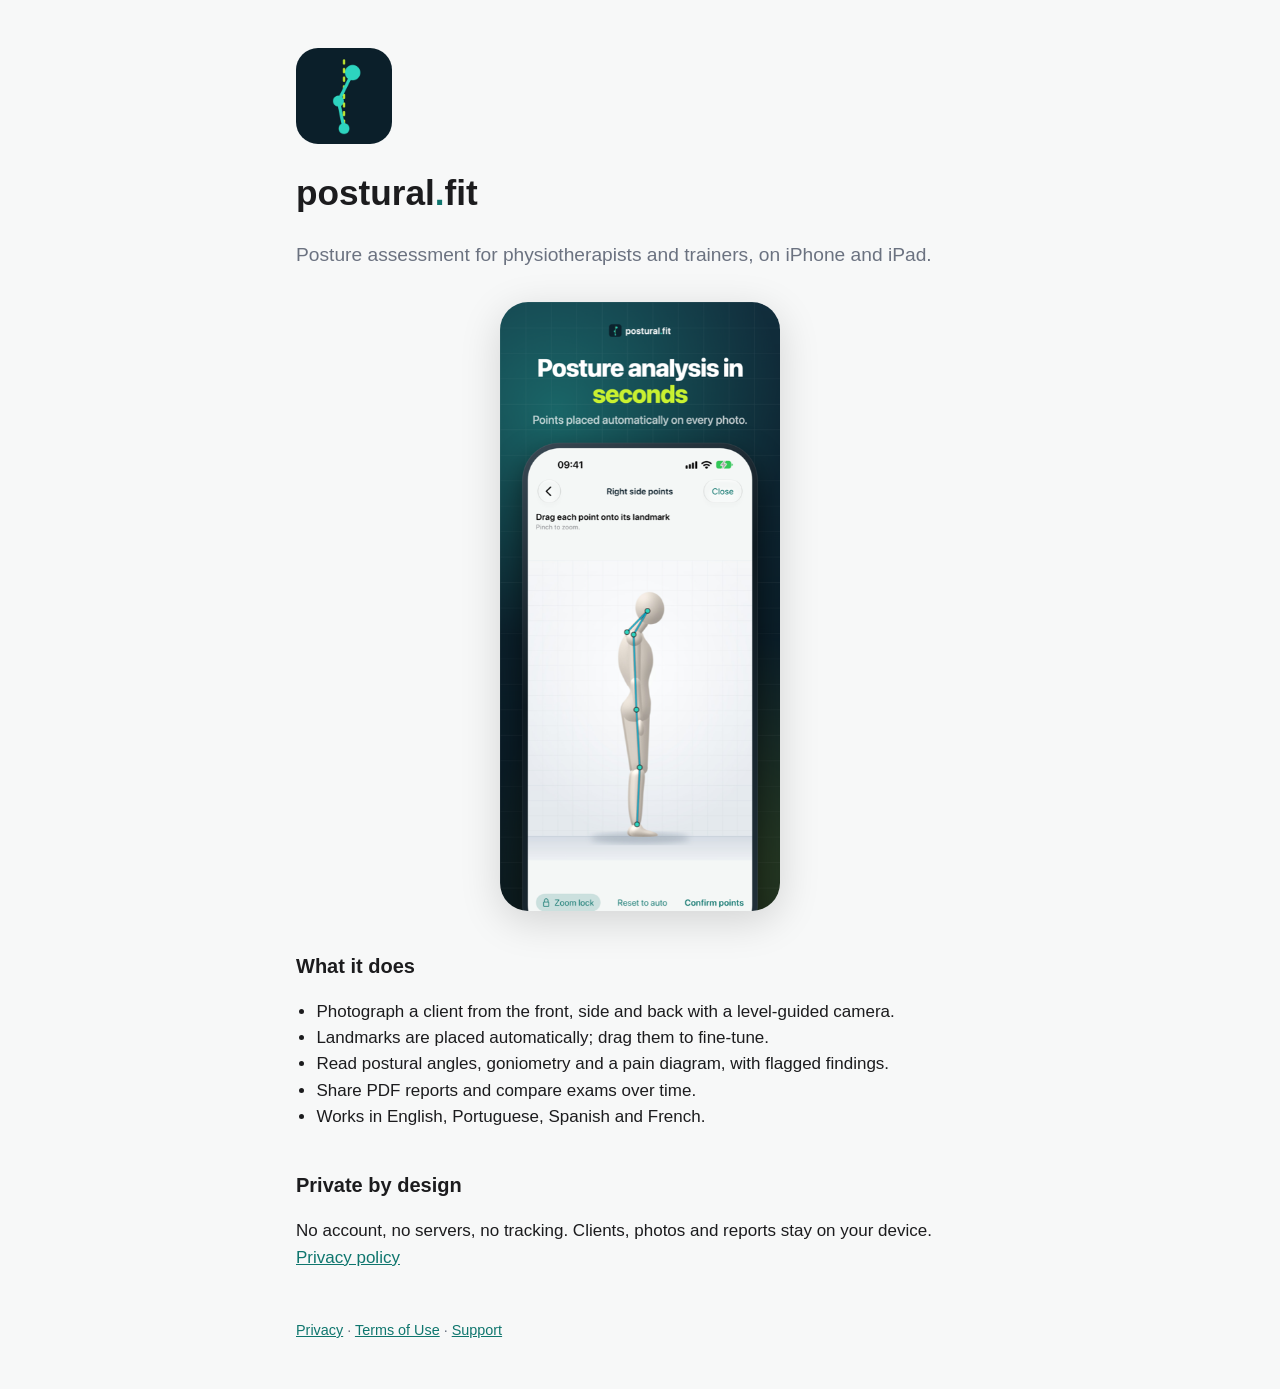
==== index.html @ 96344a9d "Add landing page and privacy policy" ====
<!doctype html>
<html lang="en">
<head>
<meta charset="utf-8">
<meta name="viewport" content="width=device-width, initial-scale=1">
<title>postural.fit</title>
<meta name="description" content="Posture assessment for physiotherapists and trainers, on iPhone and iPad.">
<link rel="icon" href="icon.png">
<link rel="stylesheet" href="style.css">
</head>
<body>
<main>
  <img class="icon" src="icon.png" alt="">
  <h1>postural<span>.</span>fit</h1>
  <p class="lead">Posture assessment for physiotherapists and trainers, on iPhone and iPad.</p>

  <img class="shot" src="shot.png" alt="postural.fit showing a posture exam">

  <h2>What it does</h2>
  <ul>
    <li>Photograph a client from the front, side and back with a level-guided camera.</li>
    <li>Landmarks are placed automatically; drag them to fine-tune.</li>
    <li>Read postural angles, goniometry and a pain diagram, with flagged findings.</li>
    <li>Share PDF reports and compare exams over time.</li>
    <li>Works in English, Portuguese, Spanish and French.</li>
  </ul>

  <h2>Private by design</h2>
  <p>No account, no servers, no tracking. Clients, photos and reports stay on your device. <a href="privacy/">Privacy policy</a></p>

  <footer>
    <a href="privacy/">Privacy</a> ·
    <a href="https://www.apple.com/legal/internet-services/itunes/dev/stdeula/">Terms of Use</a> ·
    <a href="https://github.com/mjoselli/postural-fit/issues">Support</a>
  </footer>
</main>
</body>
</html>
---- style.css ----
:root { --teal: #0F766E; --text: #1c1c1e; --muted: #6b7280; --bg: #f7f8f8; }
@media (prefers-color-scheme: dark) { :root { --teal: #2DB3A6; --text: #f2f2f7; --muted: #9ca3af; --bg: #111214; } }
* { box-sizing: border-box; }
body { margin: 0; background: var(--bg); color: var(--text); font: 17px/1.55 -apple-system, BlinkMacSystemFont, "Segoe UI", sans-serif; }
main { max-width: 720px; margin: 0 auto; padding: 48px 16px; }
a { color: var(--teal); }
h1 { font-size: 2.2rem; margin: 0.4em 0 0.2em; }
h1 span, .dot { color: var(--teal); }
h2 { margin-top: 2em; font-size: 1.25rem; }
.icon { width: 96px; height: 96px; border-radius: 22px; }
.lead { font-size: 1.2rem; color: var(--muted); }
.shot { display: block; width: 280px; max-width: 100%; margin: 32px auto; border-radius: 28px; box-shadow: 0 10px 40px rgba(0,0,0,.15); }
ul { padding-left: 1.2em; }
footer { margin-top: 48px; color: var(--muted); font-size: 0.9rem; }
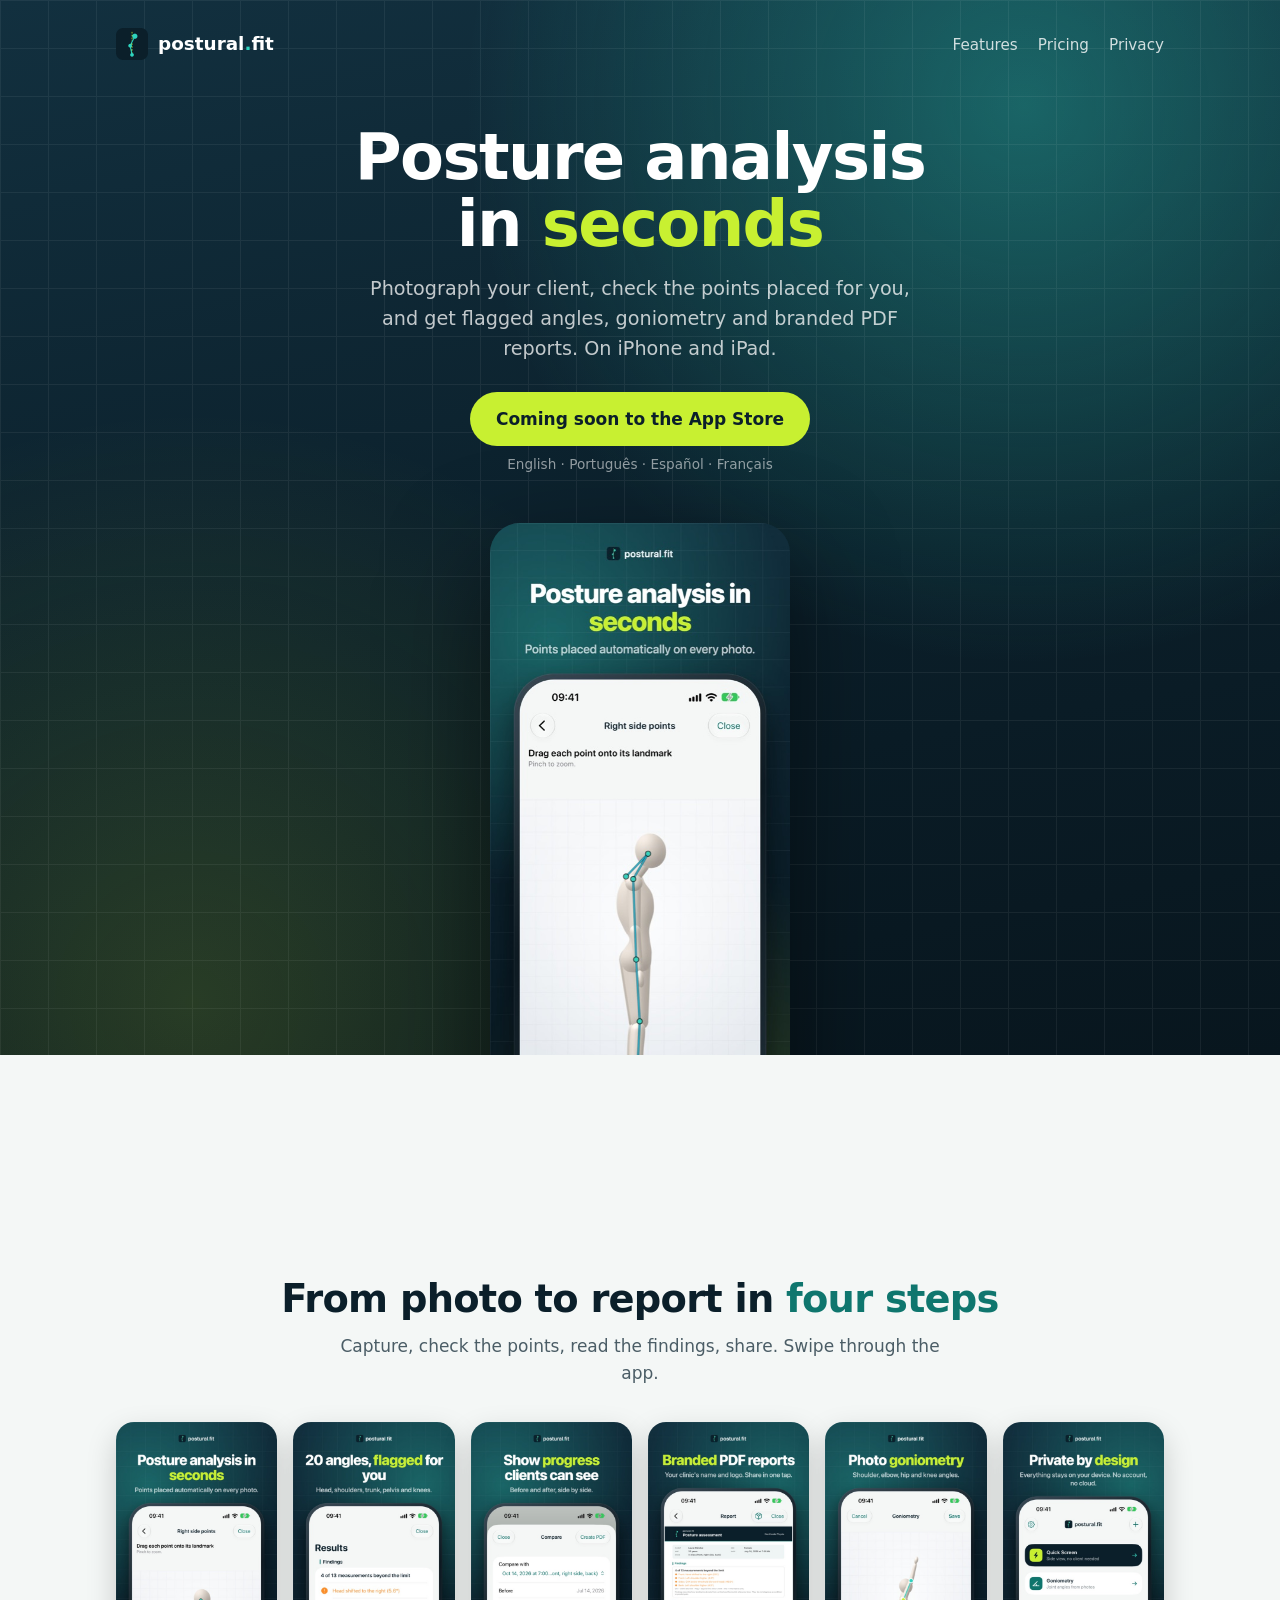
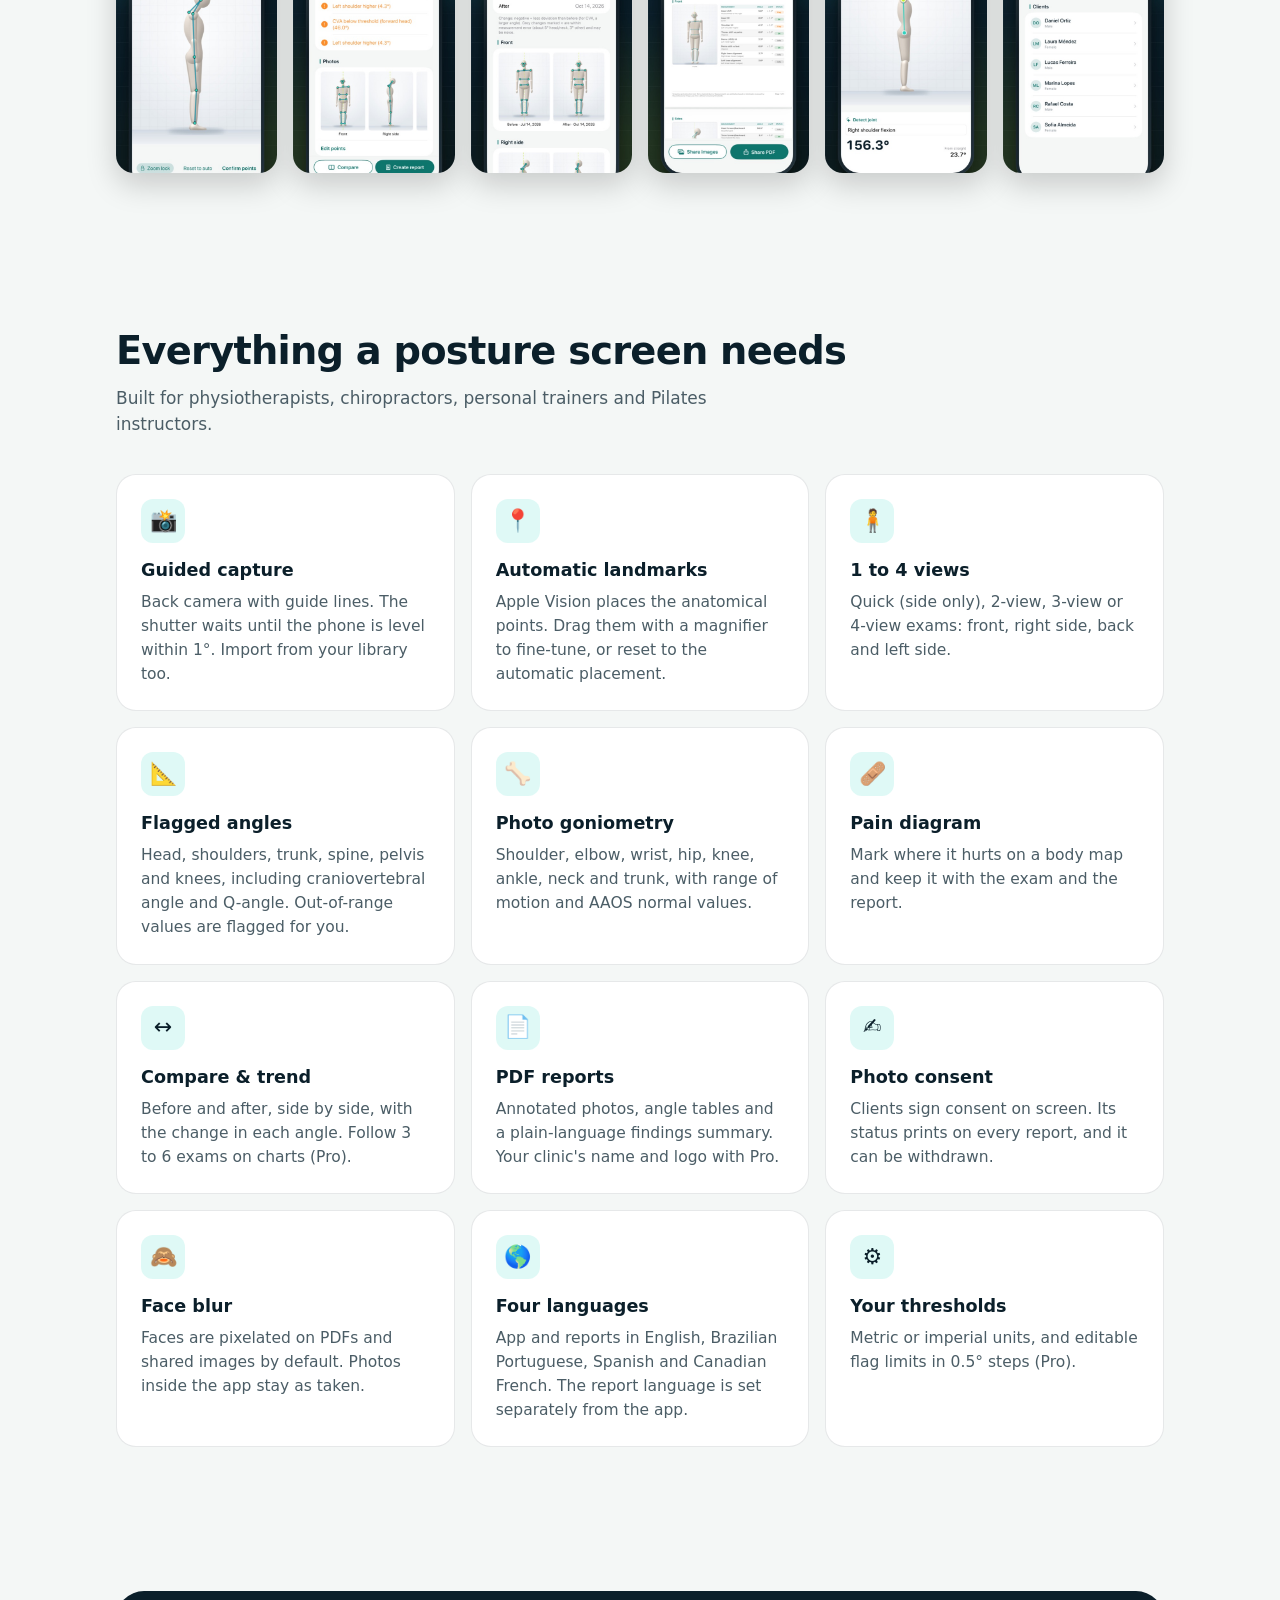
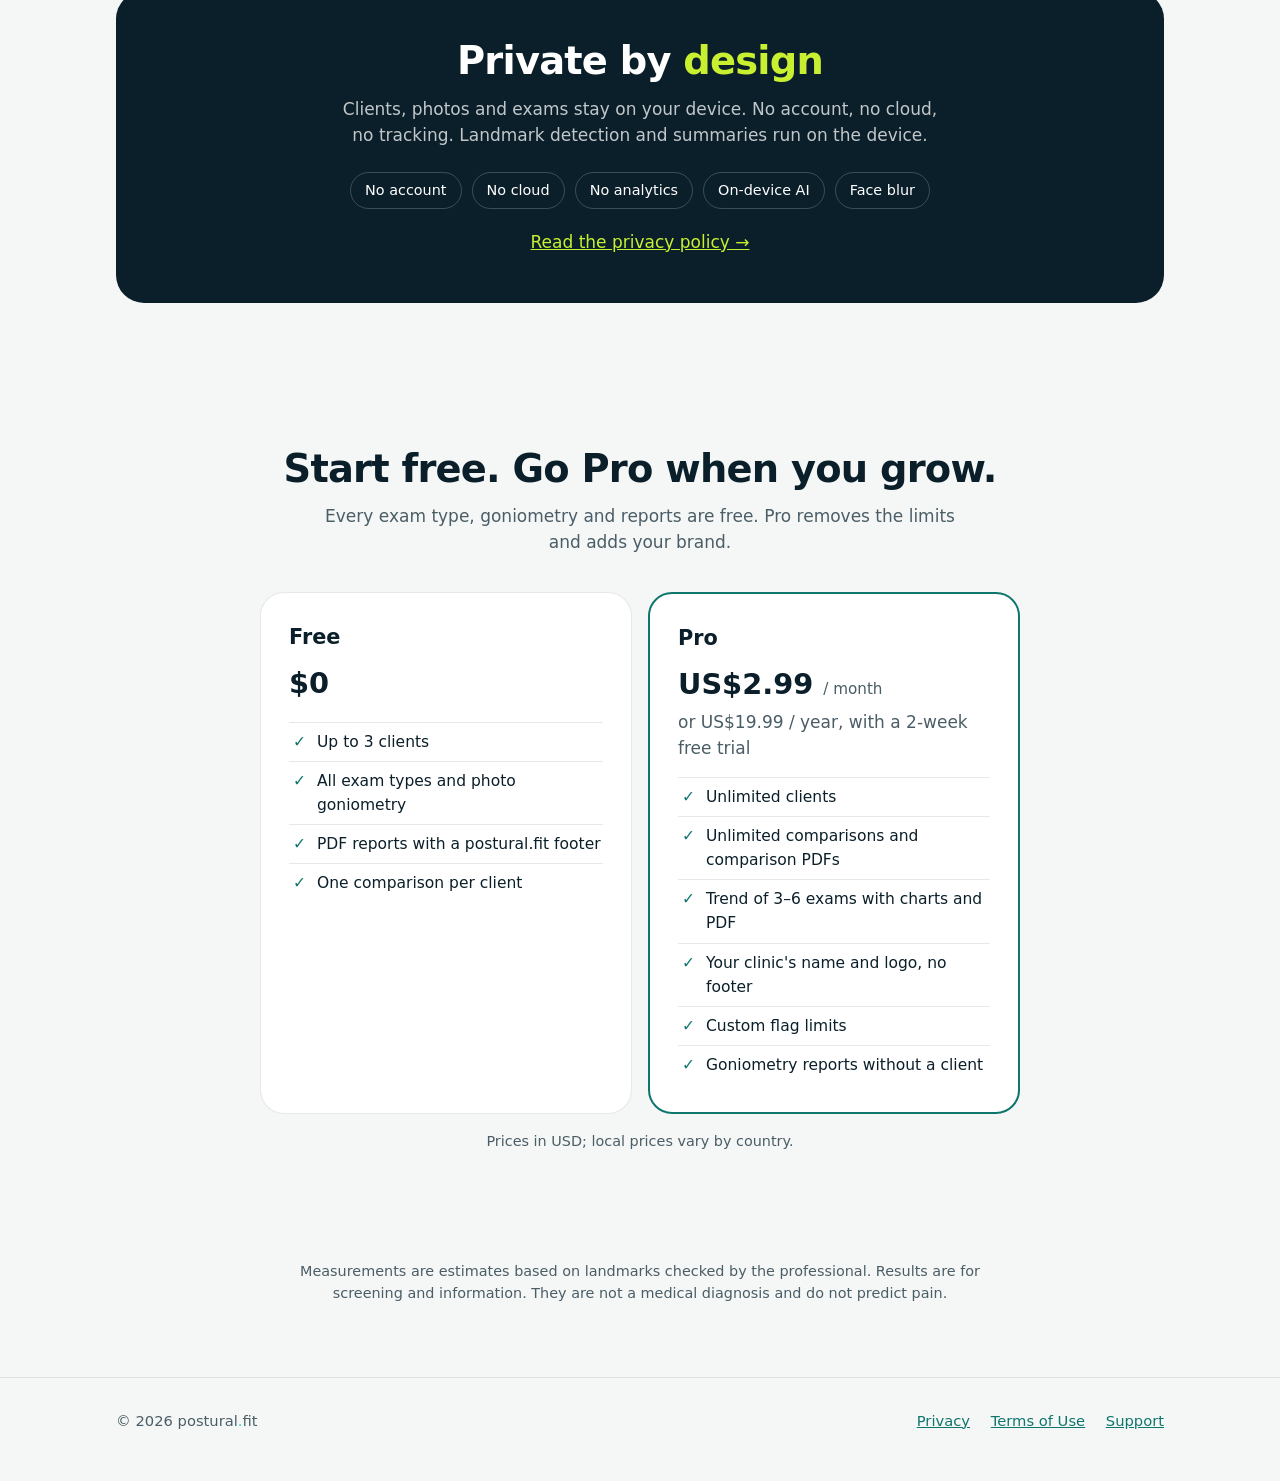
==== commit b71d578f: "Redesign site with app branding, screenshots, features and pricing" ====
--- a/index.html
+++ b/index.html
@@ -3,36 +3,136 @@
 <head>
 <meta charset="utf-8">
 <meta name="viewport" content="width=device-width, initial-scale=1">
-<title>postural.fit</title>
-<meta name="description" content="Posture assessment for physiotherapists and trainers, on iPhone and iPad.">
+<title>postural.fit · Posture assessment by photo</title>
+<meta name="description" content="Assess posture from photos, track progress across exams and share branded PDF reports. For physiotherapists and trainers. Everything stays on your device.">
+<meta name="theme-color" content="#0B1F2A">
 <link rel="icon" href="icon.png">
+<link rel="apple-touch-icon" href="icon.png">
 <link rel="stylesheet" href="style.css">
 </head>
 <body>
-<main>
-  <img class="icon" src="icon.png" alt="">
-  <h1>postural<span>.</span>fit</h1>
-  <p class="lead">Posture assessment for physiotherapists and trainers, on iPhone and iPad.</p>
 
-  <img class="shot" src="shot.png" alt="postural.fit showing a posture exam">
+<header class="hero">
+  <div class="wrap">
+    <nav>
+      <a class="brand" href="./"><img src="mark.png" alt=""><span>postural<b>.</b>fit</span></a>
+      <div class="links"><a href="#features">Features</a><a href="#pricing">Pricing</a><a href="privacy/">Privacy</a></div>
+    </nav>
+    <h1>Posture analysis in <em>seconds</em></h1>
+    <p class="lead">Photograph your client, check the points placed for you, and get flagged angles, goniometry and branded PDF reports. On iPhone and iPad.</p>
+    <span class="cta">Coming soon to the App Store</span>
+    <p class="note">English · Português · Español · Français</p>
+    <img class="phone" src="shots/01.jpg" alt="postural.fit placing posture landmarks on a side-view photo">
+  </div>
+</header>
+<div class="spacer"></div>
 
-  <h2>What it does</h2>
-  <ul>
-    <li>Photograph a client from the front, side and back with a level-guided camera.</li>
-    <li>Landmarks are placed automatically; drag them to fine-tune.</li>
-    <li>Read postural angles, goniometry and a pain diagram, with flagged findings.</li>
-    <li>Share PDF reports and compare exams over time.</li>
-    <li>Works in English, Portuguese, Spanish and French.</li>
-  </ul>
+<section>
+  <div class="wrap center">
+    <h2>From photo to report in <span class="accent">four steps</span></h2>
+    <p class="sub">Capture, check the points, read the findings, share. Swipe through the app.</p>
+    <div class="gallery">
+      <img src="shots/01.jpg" alt="Posture analysis in seconds: points placed automatically on every photo">
+      <img src="shots/02.jpg" alt="Angles flagged for you: head, shoulders, trunk, pelvis and knees">
+      <img src="shots/03.jpg" alt="Show progress: before and after, side by side">
+      <img src="shots/04.jpg" alt="Branded PDF reports with your clinic's name and logo">
+      <img src="shots/05.jpg" alt="Photo goniometry: shoulder, elbow, hip and knee angles">
+      <img src="shots/06.jpg" alt="Private by design: everything stays on your device">
+    </div>
+  </div>
+</section>
 
-  <h2>Private by design</h2>
-  <p>No account, no servers, no tracking. Clients, photos and reports stay on your device. <a href="privacy/">Privacy policy</a></p>
+<section id="features">
+  <div class="wrap">
+    <h2>Everything a posture screen needs</h2>
+    <p class="sub">Built for physiotherapists, chiropractors, personal trainers and Pilates instructors.</p>
+    <div class="features">
+      <div class="card"><div class="ico">📸</div><h3>Guided capture</h3>
+        <p>Back camera with guide lines. The shutter waits until the phone is level within 1°. Import from your library too.</p></div>
+      <div class="card"><div class="ico">📍</div><h3>Automatic landmarks</h3>
+        <p>Apple Vision places the anatomical points. Drag them with a magnifier to fine-tune, or reset to the automatic placement.</p></div>
+      <div class="card"><div class="ico">🧍</div><h3>1 to 4 views</h3>
+        <p>Quick (side only), 2-view, 3-view or 4-view exams: front, right side, back and left side.</p></div>
+      <div class="card"><div class="ico">📐</div><h3>Flagged angles</h3>
+        <p>Head, shoulders, trunk, spine, pelvis and knees, including craniovertebral angle and Q-angle. Out-of-range values are flagged for you.</p></div>
+      <div class="card"><div class="ico">🦴</div><h3>Photo goniometry</h3>
+        <p>Shoulder, elbow, wrist, hip, knee, ankle, neck and trunk, with range of motion and AAOS normal values.</p></div>
+      <div class="card"><div class="ico">🩹</div><h3>Pain diagram</h3>
+        <p>Mark where it hurts on a body map and keep it with the exam and the report.</p></div>
+      <div class="card"><div class="ico">↔️</div><h3>Compare &amp; trend</h3>
+        <p>Before and after, side by side, with the change in each angle. Follow 3 to 6 exams on charts (Pro).</p></div>
+      <div class="card"><div class="ico">📄</div><h3>PDF reports</h3>
+        <p>Annotated photos, angle tables and a plain-language findings summary. Your clinic's name and logo with Pro.</p></div>
+      <div class="card"><div class="ico">✍️</div><h3>Photo consent</h3>
+        <p>Clients sign consent on screen. Its status prints on every report, and it can be withdrawn.</p></div>
+      <div class="card"><div class="ico">🙈</div><h3>Face blur</h3>
+        <p>Faces are pixelated on PDFs and shared images by default. Photos inside the app stay as taken.</p></div>
+      <div class="card"><div class="ico">🌎</div><h3>Four languages</h3>
+        <p>App and reports in English, Brazilian Portuguese, Spanish and Canadian French. The report language is set separately from the app.</p></div>
+      <div class="card"><div class="ico">⚙️</div><h3>Your thresholds</h3>
+        <p>Metric or imperial units, and editable flag limits in 0.5° steps (Pro).</p></div>
+    </div>
+  </div>
+</section>
 
-  <footer>
-    <a href="privacy/">Privacy</a> ·
-    <a href="https://www.apple.com/legal/internet-services/itunes/dev/stdeula/">Terms of Use</a> ·
-    <a href="https://github.com/mjoselli/postural-fit/issues">Support</a>
-  </footer>
-</main>
+<section>
+  <div class="wrap">
+    <div class="privacy">
+      <h2>Private by <span class="hl">design</span></h2>
+      <p>Clients, photos and exams stay on your device. No account, no cloud, no tracking. Landmark detection and summaries run on the device.</p>
+      <div class="pills"><span>No account</span><span>No cloud</span><span>No analytics</span><span>On-device AI</span><span>Face blur</span></div>
+      <p style="margin-top:20px"><a href="privacy/" style="color:var(--lime)">Read the privacy policy →</a></p>
+    </div>
+  </div>
+</section>
+
+<section id="pricing">
+  <div class="wrap center">
+    <h2>Start free. Go Pro when you grow.</h2>
+    <p class="sub">Every exam type, goniometry and reports are free. Pro removes the limits and adds your brand.</p>
+    <div class="plans">
+      <div class="plan">
+        <h3>Free</h3>
+        <div class="price">$0</div>
+        <ul>
+          <li>Up to 3 clients</li>
+          <li>All exam types and photo goniometry</li>
+          <li>PDF reports with a postural.fit footer</li>
+          <li>One comparison per client</li>
+        </ul>
+      </div>
+      <div class="plan pro">
+        <h3>Pro</h3>
+        <div class="price">US$2.99 <small>/ month</small></div>
+        <p style="color:var(--muted)">or US$19.99 / year, with a 2-week free trial</p>
+        <ul>
+          <li>Unlimited clients</li>
+          <li>Unlimited comparisons and comparison PDFs</li>
+          <li>Trend of 3–6 exams with charts and PDF</li>
+          <li>Your clinic's name and logo, no footer</li>
+          <li>Custom flag limits</li>
+          <li>Goniometry reports without a client</li>
+        </ul>
+      </div>
+    </div>
+    <p class="sub" style="margin-top:16px;font-size:.9rem">Prices in USD; local prices vary by country.</p>
+  </div>
+</section>
+
+<section style="padding-top:0">
+  <p class="disclaimer wrap">Measurements are estimates based on landmarks checked by the professional. Results are for screening and information. They are not a medical diagnosis and do not predict pain.</p>
+</section>
+
+<footer>
+  <div class="wrap">
+    <span>© 2026 postural<span class="dot">.</span>fit</span>
+    <span>
+      <a href="privacy/">Privacy</a>
+      <a href="https://www.apple.com/legal/internet-services/itunes/dev/stdeula/">Terms of Use</a>
+      <a href="https://github.com/mjoselli/postural-fit/issues">Support</a>
+    </span>
+  </div>
+</footer>
+
 </body>
 </html>
--- a/style.css
+++ b/style.css
@@ -1,14 +1,96 @@
-:root { --teal: #0F766E; --text: #1c1c1e; --muted: #6b7280; --bg: #f7f8f8; }
-@media (prefers-color-scheme: dark) { :root { --teal: #2DB3A6; --text: #f2f2f7; --muted: #9ca3af; --bg: #111214; } }
-* { box-sizing: border-box; }
-body { margin: 0; background: var(--bg); color: var(--text); font: 17px/1.55 -apple-system, BlinkMacSystemFont, "Segoe UI", sans-serif; }
-main { max-width: 720px; margin: 0 auto; padding: 48px 16px; }
+/* Brand tokens from the app's Brand.xcassets. */
+:root {
+  --ink: #0B1F2A; --teal: #0F766E; --landmark: #2DD4BF; --lime: #C8F031;
+  --canvas: #F4F7F6; --surface: #FFFFFF; --text: #0B1F2A; --muted: #4B5D66; --line: rgba(11,31,42,.1);
+}
+@media (prefers-color-scheme: dark) {
+  :root { --canvas: #07161E; --surface: #122A36; --text: #F4F7F6; --muted: #A9BAC2; --line: rgba(255,255,255,.1); }
+}
+* { box-sizing: border-box; margin: 0; }
+html { scroll-behavior: smooth; }
+body { background: var(--canvas); color: var(--text); font: 17px/1.55 ui-rounded, -apple-system, "SF Pro Rounded", system-ui, sans-serif; }
 a { color: var(--teal); }
-h1 { font-size: 2.2rem; margin: 0.4em 0 0.2em; }
-h1 span, .dot { color: var(--teal); }
-h2 { margin-top: 2em; font-size: 1.25rem; }
-.icon { width: 96px; height: 96px; border-radius: 22px; }
-.lead { font-size: 1.2rem; color: var(--muted); }
-.shot { display: block; width: 280px; max-width: 100%; margin: 32px auto; border-radius: 28px; box-shadow: 0 10px 40px rgba(0,0,0,.15); }
-ul { padding-left: 1.2em; }
-footer { margin-top: 48px; color: var(--muted); font-size: 0.9rem; }
+@media (prefers-color-scheme: dark) { a { color: var(--landmark); } }
+img { max-width: 100%; }
+.wrap { max-width: 1080px; margin: 0 auto; padding: 0 16px; }
+
+/* Dark hero, same backdrop as the App Store screenshots. */
+.hero {
+  position: relative; overflow: hidden; color: #fff; text-align: center; padding: 28px 0 0;
+  background:
+    radial-gradient(circle at 80% 10%, rgba(45,212,191,.35), transparent 40%),
+    radial-gradient(circle at 15% 95%, rgba(200,240,49,.16), transparent 40%),
+    linear-gradient(170deg, #12303f 0%, #0b1f2a 55%, #08161e 100%);
+}
+.hero::before { content: ""; position: absolute; inset: 0; opacity: .06; pointer-events: none;
+  background-image: linear-gradient(#fff 1px, transparent 1px), linear-gradient(90deg, #fff 1px, transparent 1px);
+  background-size: 48px 48px; }
+.hero > * { position: relative; }
+nav { display: flex; align-items: center; justify-content: space-between; }
+.brand { display: inline-flex; align-items: center; gap: 10px; color: #fff; text-decoration: none; font-weight: 600; font-size: 1.15rem; }
+.brand img { width: 32px; height: 32px; }
+.brand b, .dot { color: var(--landmark); }
+nav .links a { color: rgba(255,255,255,.8); text-decoration: none; margin-left: 20px; font-size: .95rem; }
+nav .links a:hover { color: #fff; }
+.hero h1 { font-size: clamp(2.3rem, 6vw, 4rem); line-height: 1.05; letter-spacing: -.025em; font-weight: 800; margin: 64px auto 16px; max-width: 14ch; }
+.hero h1 em, .hl { font-style: normal; color: var(--lime); }
+.hero .lead { font-size: 1.2rem; color: rgba(255,255,255,.75); max-width: 36rem; margin: 0 auto; }
+.cta { display: inline-block; margin: 28px 0 8px; padding: 14px 26px; border-radius: 999px; background: var(--lime); color: var(--ink);
+  font-weight: 700; text-decoration: none; }
+.note { font-size: .85rem; color: rgba(255,255,255,.55); }
+.hero .phone { width: 300px; margin: 48px auto -120px; border-radius: 30px; box-shadow: 0 40px 100px rgba(0,0,0,.5); display: block; }
+.spacer { height: 150px; }
+
+section { padding: 72px 0; }
+h2 { font-size: clamp(1.7rem, 4vw, 2.4rem); letter-spacing: -.02em; line-height: 1.15; margin-bottom: 12px; }
+.sub { color: var(--muted); max-width: 40rem; margin-bottom: 36px; }
+.center { text-align: center; } .center .sub { margin-left: auto; margin-right: auto; }
+
+/* Screenshot gallery: swipe on phones, grid on wide screens. */
+.gallery { display: grid; grid-auto-flow: column; grid-auto-columns: 220px; gap: 16px; overflow-x: auto;
+  scroll-snap-type: x mandatory; padding-bottom: 12px; }
+.gallery img { width: 100%; border-radius: 18px; scroll-snap-align: start; box-shadow: 0 12px 30px rgba(0,0,0,.18); }
+@media (min-width: 1000px) { .gallery { grid-auto-flow: row; grid-template-columns: repeat(6, 1fr); overflow: visible; } }
+
+.features { display: grid; grid-template-columns: repeat(auto-fit, minmax(280px, 1fr)); gap: 16px; }
+.card { background: var(--surface); border: 1px solid var(--line); border-radius: 20px; padding: 24px; }
+.card .ico { width: 44px; height: 44px; border-radius: 12px; display: grid; place-items: center; font-size: 22px;
+  background: rgba(45,212,191,.15); margin-bottom: 14px; }
+.card h3 { font-size: 1.1rem; margin-bottom: 6px; }
+.card p, .card li { color: var(--muted); font-size: .97rem; }
+.card ul { padding-left: 1.1em; margin-top: 6px; }
+
+.privacy { background: var(--ink); color: #fff; border-radius: 28px; padding: 48px 32px; text-align: center; }
+.privacy p { color: rgba(255,255,255,.75); max-width: 38rem; margin: 0 auto; }
+.privacy .pills { display: flex; flex-wrap: wrap; gap: 10px; justify-content: center; margin-top: 24px; }
+.privacy .pills span { border: 1px solid rgba(255,255,255,.2); border-radius: 999px; padding: 6px 14px; font-size: .9rem; }
+
+.plans { display: grid; grid-template-columns: repeat(auto-fit, minmax(280px, 1fr)); gap: 16px; max-width: 760px; margin: 0 auto; text-align: left; }
+.plan { background: var(--surface); border: 1px solid var(--line); border-radius: 24px; padding: 28px; }
+.plan.pro { border: 2px solid var(--teal); }
+.plan h3 { font-size: 1.3rem; }
+.price { font-size: 1.8rem; font-weight: 800; margin: 8px 0 2px; }
+.price small { font-size: .95rem; font-weight: 500; color: var(--muted); }
+.plan ul { list-style: none; padding: 0; margin-top: 16px; }
+.plan li { padding: 7px 0 7px 28px; position: relative; border-top: 1px solid var(--line); font-size: .97rem; }
+.plan li::before { content: "✓"; position: absolute; left: 4px; color: var(--teal); font-weight: 800; }
+
+.disclaimer { color: var(--muted); font-size: .9rem; max-width: 46rem; margin: 0 auto; text-align: center; }
+footer { border-top: 1px solid var(--line); padding: 32px 0 48px; color: var(--muted); font-size: .92rem; }
+footer .wrap { display: flex; flex-wrap: wrap; gap: 16px; justify-content: space-between; }
+footer a { margin-left: 16px; }
+
+/* Legal pages */
+.doc { max-width: 720px; margin: 0 auto; padding: 48px 16px 24px; }
+.doc h1 { font-size: clamp(2rem, 5vw, 2.8rem); letter-spacing: -.02em; margin: 40px 0 6px; }
+.doc h2 { font-size: 1.2rem; margin: 32px 0 8px; }
+.doc p { margin-bottom: 10px; color: var(--muted); }
+.doc .brand { color: var(--text); }
+
+@media (max-width: 560px) {
+  nav .links a:not(:last-child) { display: none; }
+  .hero .phone { width: 240px; }
+  .privacy { padding: 36px 20px; }
+}
+.accent { color: var(--teal); }
+@media (prefers-color-scheme: dark) { .accent { color: var(--landmark); } }
